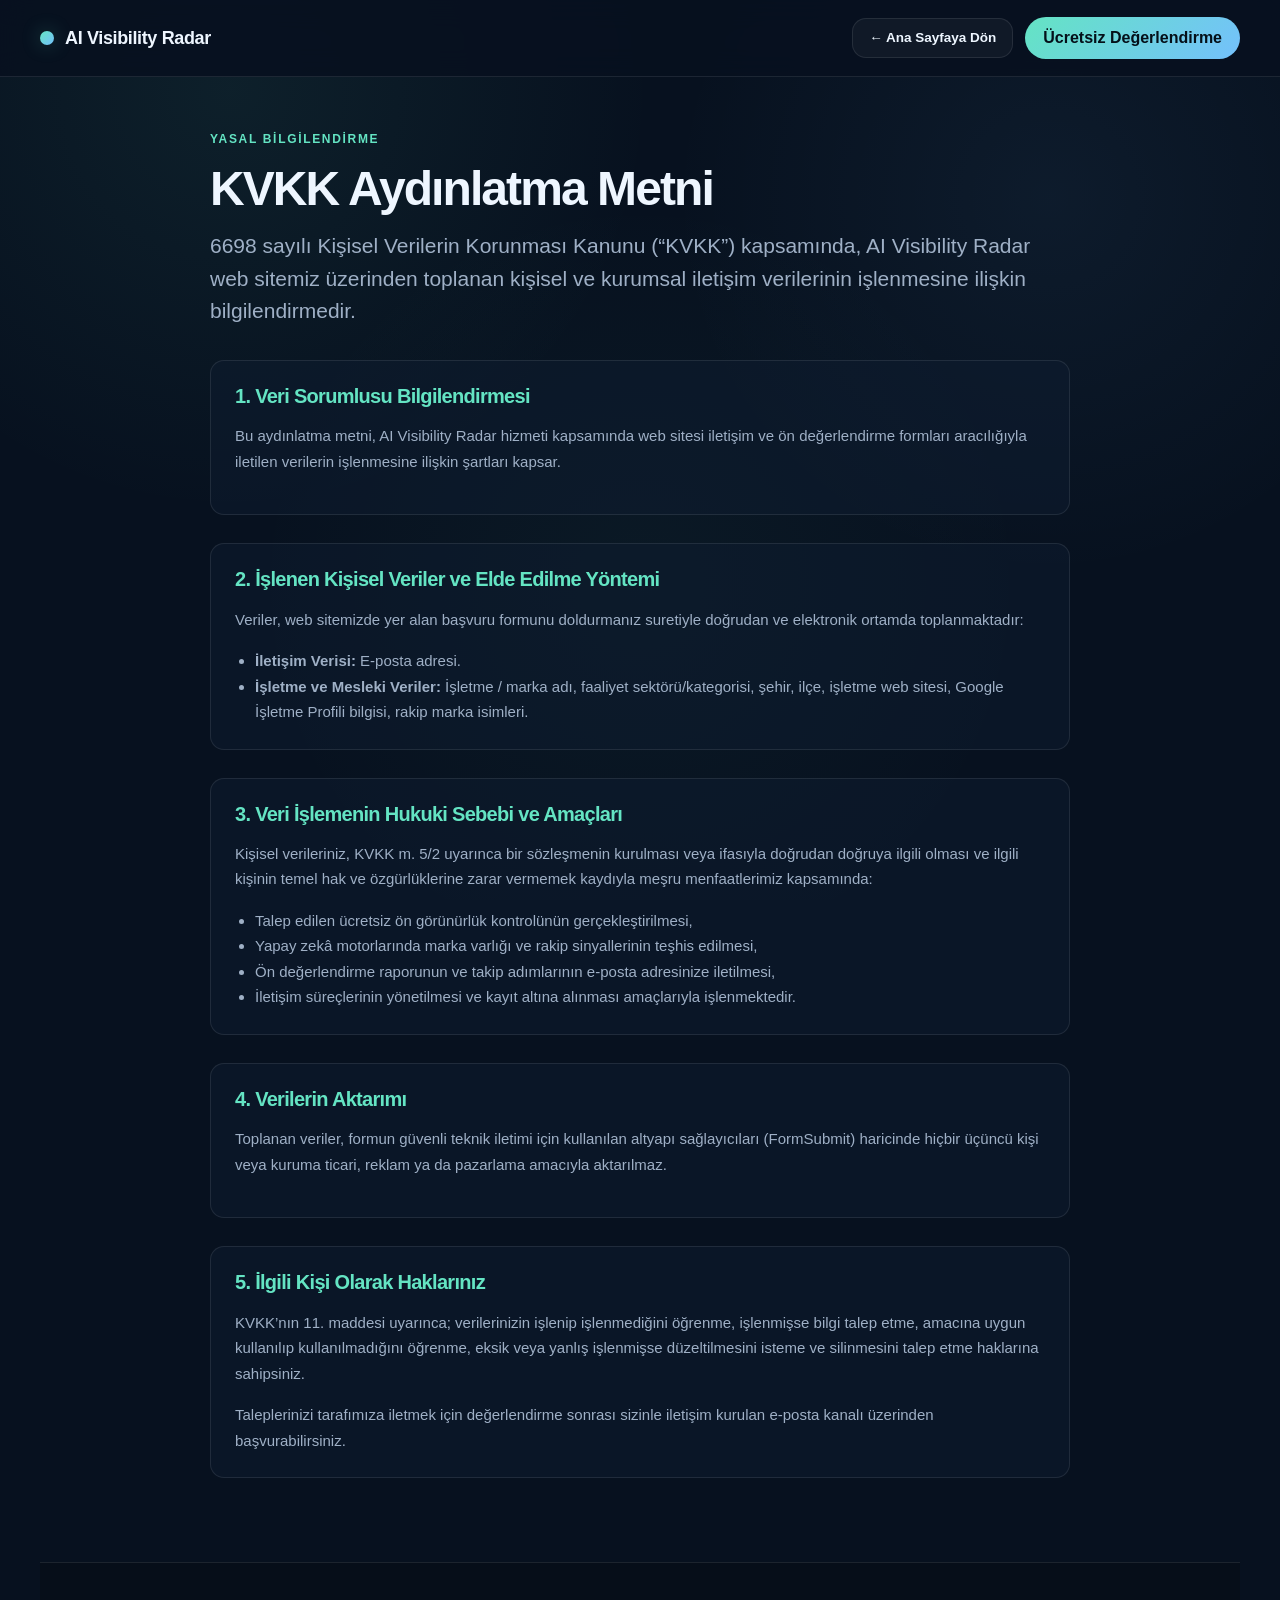
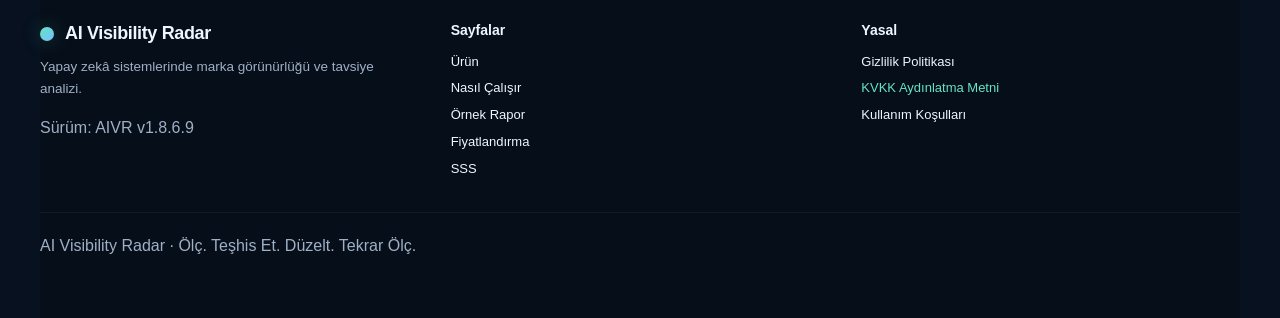
==== ai-visibility-radar/kvkk.html @ fb823659 "Finalize AIVR public B2B landing page, truthful conversion funnel, and legal trust pages" ====
<!doctype html>
<!-- PUBLIC_PRODUCT_VERSION=1.8.6.9 PRODUCT_CAPABILITY_SYNC_DATE=2026-09-19 -->
<html lang="tr">
<head>
  <meta charset="utf-8" />
  <meta name="viewport" content="width=device-width, initial-scale=1" />
  <meta name="description" content="AI Visibility Radar KVKK Aydınlatma Metni. Kişisel verilerin işlenme amaçları, yöntemleri ve haklarınız." />
  <meta name="theme-color" content="#07111f" />
  <title>KVKK Aydınlatma Metni — AI Visibility Radar</title>
  <link rel="canonical" href="https://nedim-ucarsu.github.io/tubeforge-pages/ai-visibility-radar/kvkk.html" />
  <link rel="stylesheet" href="./styles.css?v=20260919-final" />
</head>
<body>
  <a href="#main-content" class="skip-link">İçeriğe Atla</a>

  <header class="header-wrapper">
    <div class="shell nav">
      <a class="brand" href="./index.html" aria-label="AI Visibility Radar Ana Sayfa">
        <span class="brand-mark" aria-hidden="true"></span>
        <span>AI Visibility Radar</span>
      </a>
      <div style="display: flex; gap: 12px; align-items: center;">
        <a class="button secondary" style="min-height: 40px; padding: 0 16px; font-size: 13.5px;" href="./index.html">← Ana Sayfaya Dön</a>
        <a class="nav-cta" href="./index.html#free-check">Ücretsiz Değerlendirme</a>
      </div>
    </div>
  </header>

  <main id="main-content" class="shell" style="padding-top: 48px; padding-bottom: 84px; max-width: 860px;">
    <div class="eyebrow">YASAL BİLGİLENDİRME</div>
    <h1 style="font-size: clamp(32px, 4vw, 48px); margin: 8px 0 16px;">KVKK Aydınlatma Metni</h1>
    <p class="lead-text" style="margin-bottom: 32px; color: var(--text-muted);">
      6698 sayılı Kişisel Verilerin Korunması Kanunu (“KVKK”) kapsamında, AI Visibility Radar web sitemiz üzerinden toplanan kişisel ve kurumsal iletişim verilerinin işlenmesine ilişkin bilgilendirmedir.
    </p>

    <div style="display: grid; gap: 28px; line-height: 1.7; font-size: 15px; color: var(--text);">
      <section style="background: rgba(15, 29, 49, 0.5); border: 1px solid var(--border); border-radius: var(--radius-md); padding: 24px;">
        <h2 style="font-size: 20px; margin-top: 0; color: var(--accent);">1. Veri Sorumlusu Bilgilendirmesi</h2>
        <p>
          Bu aydınlatma metni, AI Visibility Radar hizmeti kapsamında web sitesi iletişim ve ön değerlendirme formları aracılığıyla iletilen verilerin işlenmesine ilişkin şartları kapsar.
        </p>
      </section>

      <section style="background: rgba(15, 29, 49, 0.5); border: 1px solid var(--border); border-radius: var(--radius-md); padding: 24px;">
        <h2 style="font-size: 20px; margin-top: 0; color: var(--accent);">2. İşlenen Kişisel Veriler ve Elde Edilme Yöntemi</h2>
        <p>
          Veriler, web sitemizde yer alan başvuru formunu doldurmanız suretiyle doğrudan ve elektronik ortamda toplanmaktadır:
        </p>
        <ul style="margin: 0; padding-left: 20px; color: var(--text-muted);">
          <li><strong>İletişim Verisi:</strong> E-posta adresi.</li>
          <li><strong>İşletme ve Mesleki Veriler:</strong> İşletme / marka adı, faaliyet sektörü/kategorisi, şehir, ilçe, işletme web sitesi, Google İşletme Profili bilgisi, rakip marka isimleri.</li>
        </ul>
      </section>

      <section style="background: rgba(15, 29, 49, 0.5); border: 1px solid var(--border); border-radius: var(--radius-md); padding: 24px;">
        <h2 style="font-size: 20px; margin-top: 0; color: var(--accent);">3. Veri İşlemenin Hukuki Sebebi ve Amaçları</h2>
        <p>
          Kişisel verileriniz, KVKK m. 5/2 uyarınca bir sözleşmenin kurulması veya ifasıyla doğrudan doğruya ilgili olması ve ilgili kişinin temel hak ve özgürlüklerine zarar vermemek kaydıyla meşru menfaatlerimiz kapsamında:
        </p>
        <ul style="margin: 0; padding-left: 20px; color: var(--text-muted);">
          <li>Talep edilen ücretsiz ön görünürlük kontrolünün gerçekleştirilmesi,</li>
          <li>Yapay zekâ motorlarında marka varlığı ve rakip sinyallerinin teşhis edilmesi,</li>
          <li>Ön değerlendirme raporunun ve takip adımlarının e-posta adresinize iletilmesi,</li>
          <li>İletişim süreçlerinin yönetilmesi ve kayıt altına alınması amaçlarıyla işlenmektedir.</li>
        </ul>
      </section>

      <section style="background: rgba(15, 29, 49, 0.5); border: 1px solid var(--border); border-radius: var(--radius-md); padding: 24px;">
        <h2 style="font-size: 20px; margin-top: 0; color: var(--accent);">4. Verilerin Aktarımı</h2>
        <p>
          Toplanan veriler, formun güvenli teknik iletimi için kullanılan altyapı sağlayıcıları (FormSubmit) haricinde hiçbir üçüncü kişi veya kuruma ticari, reklam ya da pazarlama amacıyla aktarılmaz.
        </p>
      </section>

      <section style="background: rgba(15, 29, 49, 0.5); border: 1px solid var(--border); border-radius: var(--radius-md); padding: 24px;">
        <h2 style="font-size: 20px; margin-top: 0; color: var(--accent);">5. İlgili Kişi Olarak Haklarınız</h2>
        <p>
          KVKK’nın 11. maddesi uyarınca; verilerinizin işlenip işlenmediğini öğrenme, işlenmişse bilgi talep etme, amacına uygun kullanılıp kullanılmadığını öğrenme, eksik veya yanlış işlenmişse düzeltilmesini isteme ve silinmesini talep etme haklarına sahipsiniz.
        </p>
        <p style="margin-bottom: 0; color: var(--text-muted);">
          Taleplerinizi tarafımıza iletmek için değerlendirme sonrası sizinle iletişim kurulan e-posta kanalı üzerinden başvurabilirsiniz.
        </p>
      </section>
    </div>
  </main>

  <footer class="footer shell">
    <div class="footer-grid" style="display: grid; grid-template-columns: repeat(auto-fit, minmax(200px, 1fr)); gap: 32px; margin-bottom: 32px;">
      <div>
        <div class="brand" style="margin-bottom: 8px;">
          <span class="brand-mark" aria-hidden="true"></span>
          <span>AI Visibility Radar</span>
        </div>
        <p style="font-size: 13.5px; color: var(--text-muted);">Yapay zekâ sistemlerinde marka görünürlüğü ve tavsiye analizi.</p>
        <p class="fine" style="margin-top: 8px;">Sürüm: AIVR v1.8.6.9</p>
      </div>
      <div>
        <strong style="color: var(--text); font-size: 14px; display: block; margin-bottom: 10px;">Sayfalar</strong>
        <div style="display: grid; gap: 6px; font-size: 13px;">
          <a href="./index.html#what">Ürün</a>
          <a href="./index.html#how">Nasıl Çalışır</a>
          <a href="./sample-report.html">Örnek Rapor</a>
          <a href="./index.html#pricing">Fiyatlandırma</a>
          <a href="./index.html#faq">SSS</a>
        </div>
      </div>
      <div>
        <strong style="color: var(--text); font-size: 14px; display: block; margin-bottom: 10px;">Yasal</strong>
        <div style="display: grid; gap: 6px; font-size: 13px;">
          <a href="./privacy.html">Gizlilik Politikası</a>
          <a href="./kvkk.html" style="color: var(--accent);">KVKK Aydınlatma Metni</a>
          <a href="./terms.html">Kullanım Koşulları</a>
        </div>
      </div>
    </div>
    <p class="fine" style="border-top: 1px solid var(--border-subtle); padding-top: 20px;">
      AI Visibility Radar · Ölç. Teşhis Et. Düzelt. Tekrar Ölç.
    </p>
  </footer>
</body>
</html>
---- ai-visibility-radar/styles.css ----
/* ============================================================
   AI VISIBILITY RADAR — DESIGN TOKENS & UI/UX V2
   Public Product Version: 1.8.6.9
   ============================================================ */

:root {
  /* Color Tokens */
  --bg: #07111f;
  --bg-subtle: #091526;
  --surface: #0b1728;
  --surface-raised: #0f1d31;
  --surface-card: rgba(15, 29, 49, 0.72);
  --surface-hover: rgba(255, 255, 255, 0.04);
  --surface-active: rgba(100, 228, 195, 0.08);

  --text: #eef6ff;
  --text-muted: #9fb0c6;
  --text-subtle: #718198;

  --border: rgba(255, 255, 255, 0.09);
  --border-subtle: rgba(255, 255, 255, 0.05);
  --border-strong: rgba(255, 255, 255, 0.18);
  --border-focus: #64e4c3;

  --accent: #64e4c3;
  --accent-cyan: #74c0fc;
  --accent-gradient: linear-gradient(135deg, #64e4c3 0%, #74c0fc 100%);
  --accent-glow: rgba(100, 228, 195, 0.28);

  --status-ready: #51cf66;
  --status-ready-bg: rgba(81, 207, 102, 0.12);
  --status-ready-border: rgba(81, 207, 102, 0.35);

  --status-pending: #ffd166;
  --status-pending-bg: rgba(255, 209, 102, 0.12);
  --status-pending-border: rgba(255, 209, 102, 0.35);

  --status-error: #ff6b6b;
  --status-error-bg: rgba(255, 107, 107, 0.12);
  --status-error-border: rgba(255, 107, 107, 0.35);

  /* Spacing & Layout Tokens */
  --max-width: 1200px;
  --shell-pad: 24px;
  --radius-sm: 8px;
  --radius-md: 14px;
  --radius-lg: 20px;
  --radius-xl: 26px;
  --radius-full: 9999px;

  /* Shadows */
  --shadow-sm: 0 4px 12px rgba(0, 0, 0, 0.2);
  --shadow-md: 0 12px 32px rgba(0, 0, 0, 0.3);
  --shadow-lg: 0 24px 60px rgba(0, 0, 0, 0.45);
  --shadow-glow: 0 0 36px rgba(100, 228, 195, 0.22);

  /* Transitions */
  --transition-fast: 150ms cubic-bezier(0.4, 0, 0.2, 1);
  --transition-normal: 240ms cubic-bezier(0.4, 0, 0.2, 1);
  --transition-slow: 360ms cubic-bezier(0.4, 0, 0.2, 1);
}

/* ------------------------------------------------------------
   Base Resets & Accessibility
   ------------------------------------------------------------ */
*, *::before, *::after {
  box-sizing: border-box;
}

html {
  scroll-behavior: smooth;
  scroll-padding-top: 86px;
  color-scheme: dark;
}

body {
  margin: 0;
  font-family: -apple-system, BlinkMacSystemFont, "Segoe UI", Roboto, "Helvetica Neue", Arial, sans-serif;
  background-color: var(--bg);
  background-image:
    radial-gradient(circle at 18% 10%, rgba(100, 228, 195, 0.07), transparent 32%),
    radial-gradient(circle at 82% 22%, rgba(116, 192, 252, 0.06), transparent 30%),
    radial-gradient(circle at 50% 65%, rgba(100, 228, 195, 0.04), transparent 45%);
  background-attachment: fixed;
  color: var(--text);
  line-height: 1.6;
  font-size: 16px;
  -webkit-font-smoothing: antialiased;
  -moz-osx-font-smoothing: grayscale;
  overflow-x: clip;
}

a {
  color: inherit;
  text-decoration: none;
  transition: color var(--transition-fast);
}

img, svg {
  display: block;
  max-width: 100%;
}

button, input, select, textarea {
  font: inherit;
}

:focus-visible {
  outline: 2px solid var(--border-focus);
  outline-offset: 3px;
}

/* Skip link for keyboard navigation */
.skip-link {
  position: absolute;
  top: -60px;
  left: 20px;
  background: var(--accent);
  color: #041019;
  padding: 10px 18px;
  border-radius: var(--radius-sm);
  font-weight: 700;
  z-index: 9999;
  transition: top var(--transition-fast);
}
.skip-link:focus {
  top: 16px;
}

/* ------------------------------------------------------------
   Layout Shell
   ------------------------------------------------------------ */
.shell {
  width: min(var(--max-width), calc(100% - (var(--shell-pad) * 2)));
  margin-inline: auto;
}

.section {
  padding: 92px 0;
  position: relative;
}

.section-dark {
  background: rgba(255, 255, 255, 0.016);
  border-block: 1px solid var(--border-subtle);
}

.section-heading {
  max-width: 800px;
  margin: 0 auto 48px;
  text-align: center;
}

.section-heading.left {
  text-align: left;
  margin: 0;
}

.eyebrow, .kicker {
  display: inline-block;
  color: var(--accent);
  text-transform: uppercase;
  letter-spacing: 0.14em;
  font-size: 12px;
  font-weight: 800;
  margin-bottom: 8px;
}

h1, h2, h3, h4 {
  color: var(--text);
  font-weight: 800;
  line-height: 1.12;
  margin: 0 0 16px;
}

h1 {
  font-size: clamp(38px, 5.2vw, 68px);
  letter-spacing: -0.04em;
  line-height: 1.02;
}

h2 {
  font-size: clamp(30px, 3.8vw, 48px);
  letter-spacing: -0.035em;
}

h3 {
  font-size: clamp(20px, 2.2vw, 26px);
  letter-spacing: -0.02em;
}

p {
  margin: 0 0 16px;
  color: var(--text-muted);
}

.lead-text {
  font-size: clamp(17px, 1.8vw, 21px);
  line-height: 1.55;
  color: var(--text-muted);
}

.illustrative {
  font-size: 12.5px;
  color: var(--text-subtle);
  margin-top: 14px;
}
.illustrative.center {
  text-align: center;
}

/* ------------------------------------------------------------
   Header & Mobile Navigation
   ------------------------------------------------------------ */
.header-wrapper {
  position: sticky;
  top: 0;
  z-index: 1000;
  background: rgba(7, 17, 31, 0.88);
  backdrop-filter: blur(14px);
  -webkit-backdrop-filter: blur(14px);
  border-bottom: 1px solid var(--border);
}

.nav {
  height: 76px;
  display: flex;
  align-items: center;
  justify-content: space-between;
  gap: 20px;
}

.brand {
  display: flex;
  align-items: center;
  gap: 11px;
  font-weight: 850;
  font-size: 18px;
  letter-spacing: -0.02em;
  color: var(--text);
}

.brand-mark {
  width: 14px;
  height: 14px;
  border-radius: 50%;
  background: var(--accent-gradient);
  box-shadow: 0 0 20px var(--accent-glow);
  flex-shrink: 0;
}

.nav-links {
  display: flex;
  align-items: center;
  gap: 24px;
  font-size: 14px;
  font-weight: 550;
  color: var(--text-muted);
}

.nav-links a {
  padding: 8px 4px;
  transition: color var(--transition-fast);
}

.nav-links a:hover, .nav-links a:focus-visible {
  color: var(--text);
}

.nav-cta {
  color: #041019 !important;
  background: var(--accent-gradient);
  padding: 8px 18px !important;
  border-radius: var(--radius-full);
  font-weight: 750;
  transition: transform var(--transition-fast), box-shadow var(--transition-fast) !important;
}

.nav-cta:hover {
  transform: translateY(-1px);
  box-shadow: 0 4px 16px rgba(100, 228, 195, 0.35);
}

/* Hamburger toggle button (hidden on desktop) */
.nav-toggle {
  display: none;
  background: transparent;
  border: 1px solid var(--border);
  border-radius: var(--radius-sm);
  color: var(--text);
  width: 44px;
  height: 44px;
  padding: 10px;
  cursor: pointer;
  align-items: center;
  justify-content: center;
  flex-direction: column;
  gap: 5px;
  transition: background var(--transition-fast), border-color var(--transition-fast);
}

.nav-toggle:hover {
  background: var(--surface-hover);
  border-color: var(--border-strong);
}

.nav-toggle span {
  display: block;
  width: 22px;
  height: 2px;
  background: var(--text);
  border-radius: 2px;
  transition: transform var(--transition-normal), opacity var(--transition-normal);
}

.nav-toggle[aria-expanded="true"] span:nth-child(1) {
  transform: translateY(7px) rotate(45deg);
}
.nav-toggle[aria-expanded="true"] span:nth-child(2) {
  opacity: 0;
}
.nav-toggle[aria-expanded="true"] span:nth-child(3) {
  transform: translateY(-7px) rotate(-45deg);
}

/* ------------------------------------------------------------
   Buttons & Badges
   ------------------------------------------------------------ */
.button {
  display: inline-flex;
  align-items: center;
  justify-content: center;
  min-height: 48px;
  padding: 0 24px;
  border-radius: var(--radius-md);
  font-weight: 750;
  font-size: 15px;
  border: 1px solid transparent;
  cursor: pointer;
  transition: transform var(--transition-fast), box-shadow var(--transition-fast), background var(--transition-fast);
  text-align: center;
}

.button:hover {
  transform: translateY(-1px);
}

.button:active {
  transform: translateY(0);
}

.button.primary {
  background: var(--accent-gradient);
  color: #041019;
  box-shadow: 0 4px 18px rgba(100, 228, 195, 0.28);
}

.button.primary:hover {
  box-shadow: 0 6px 24px rgba(100, 228, 195, 0.4);
}

.button.secondary {
  background: rgba(255, 255, 255, 0.04);
  color: var(--text);
  border-color: var(--border);
}

.button.secondary:hover {
  background: rgba(255, 255, 255, 0.08);
  border-color: var(--border-strong);
}

.button.full {
  width: 100%;
}

.badge {
  display: inline-flex;
  align-items: center;
  gap: 6px;
  padding: 4px 10px;
  border-radius: var(--radius-full);
  font-size: 11px;
  font-weight: 800;
  letter-spacing: 0.08em;
  text-transform: uppercase;
}

.badge-ready {
  background: var(--status-ready-bg);
  color: var(--status-ready);
  border: 1px solid var(--status-ready-border);
}

.badge-pending {
  background: var(--status-pending-bg);
  color: var(--status-pending);
  border: 1px solid var(--status-pending-border);
}

.badge-demo {
  background: rgba(100, 228, 195, 0.1);
  color: var(--accent);
  border: 1px solid rgba(100, 228, 195, 0.3);
}

.badge-version {
  background: rgba(255, 255, 255, 0.06);
  color: var(--text-muted);
  border: 1px solid var(--border);
}

/* ------------------------------------------------------------
   Hero Section V2
   ------------------------------------------------------------ */
.hero {
  padding: 68px 0 74px;
}

.hero-split {
  display: grid;
  grid-template-columns: 1.05fr 0.95fr;
  gap: 48px;
  align-items: center;
}

.hero-message {
  min-width: 0;
}

.hero-message h1 {
  margin: 14px 0 20px;
}

.hero-message .hero-copy {
  font-size: clamp(17px, 1.8vw, 21px);
  line-height: 1.55;
  color: var(--text-muted);
  max-width: 580px;
  margin-bottom: 28px;
}

.hero-actions {
  display: flex;
  gap: 14px;
  flex-wrap: wrap;
  align-items: center;
  margin-bottom: 24px;
}

.hero-engines {
  display: flex;
  align-items: center;
  gap: 8px;
  flex-wrap: wrap;
  margin-top: 18px;
}

.hero-engines span {
  font-size: 12px;
  font-weight: 600;
  color: var(--text-muted);
  background: rgba(255, 255, 255, 0.03);
  border: 1px solid var(--border-subtle);
  padding: 4px 11px;
  border-radius: var(--radius-full);
}

.hero-engines span.label {
  border: none;
  background: none;
  padding: 0;
  color: var(--text-subtle);
  margin-right: 4px;
}

/* Hero Static UI Mockup */
.hero-mockup-card {
  background: linear-gradient(180deg, var(--surface-raised) 0%, var(--surface) 100%);
  border: 1px solid var(--border-strong);
  border-radius: var(--radius-xl);
  box-shadow: var(--shadow-lg), 0 0 40px rgba(100, 228, 195, 0.08);
  overflow: hidden;
  position: relative;
}

.mockup-header {
  display: flex;
  align-items: center;
  justify-content: space-between;
  padding: 14px 20px;
  background: rgba(0, 0, 0, 0.25);
  border-bottom: 1px solid var(--border);
}

.mockup-dots {
  display: flex;
  gap: 7px;
}
.mockup-dots span {
  width: 10px;
  height: 10px;
  border-radius: 50%;
  background: rgba(255, 255, 255, 0.2);
}
.mockup-dots span:nth-child(1) { background: #ff5f56; }
.mockup-dots span:nth-child(2) { background: #ffbd2e; }
.mockup-dots span:nth-child(3) { background: #27c93f; }

.mockup-title {
  font-size: 12px;
  font-weight: 700;
  color: var(--text-muted);
  letter-spacing: 0.05em;
}

.mockup-body {
  padding: 24px;
  display: grid;
  gap: 18px;
}

.mockup-business-row {
  display: flex;
  align-items: center;
  justify-content: space-between;
  gap: 12px;
  padding-bottom: 14px;
  border-bottom: 1px solid var(--border-subtle);
}

.mockup-biz-info strong {
  display: block;
  font-size: 17px;
  color: var(--text);
}
.mockup-biz-info span {
  font-size: 12px;
  color: var(--text-muted);
}

.mockup-metrics-grid {
  display: grid;
  grid-template-columns: repeat(2, 1fr);
  gap: 12px;
}

.mockup-metric-tile {
  background: rgba(255, 255, 255, 0.025);
  border: 1px solid var(--border-subtle);
  border-radius: var(--radius-md);
  padding: 14px 16px;
  display: grid;
  gap: 4px;
}

.mockup-metric-tile span {
  font-size: 11.5px;
  color: var(--text-muted);
  text-transform: uppercase;
  letter-spacing: 0.06em;
}
.mockup-metric-tile strong {
  font-size: 26px;
  color: var(--text);
  line-height: 1.1;
}
.mockup-metric-tile small {
  font-size: 11.5px;
  color: var(--text-subtle);
}

.mockup-status-strip {
  display: flex;
  align-items: center;
  justify-content: space-between;
  gap: 10px;
  padding: 12px 16px;
  border-radius: var(--radius-md);
  background: rgba(100, 228, 195, 0.06);
  border: 1px solid rgba(100, 228, 195, 0.2);
  font-size: 13px;
}
.mockup-status-strip b {
  color: var(--accent);
}

/* ------------------------------------------------------------
   Interactive Client-Side Product Demo (3 Tabs)
   ------------------------------------------------------------ */
.demo-section-wrapper {
  background: linear-gradient(180deg, var(--surface-card) 0%, rgba(7, 17, 31, 0.9) 100%);
  border: 1px solid var(--border-strong);
  border-radius: var(--radius-xl);
  box-shadow: var(--shadow-md);
  overflow: hidden;
  margin-top: 36px;
}

.demo-tabs-bar {
  display: flex;
  align-items: center;
  justify-content: space-between;
  padding: 14px 24px;
  background: rgba(0, 0, 0, 0.3);
  border-bottom: 1px solid var(--border);
  flex-wrap: wrap;
  gap: 14px;
}

.demo-tabs-nav {
  display: inline-flex;
  background: rgba(255, 255, 255, 0.04);
  border: 1px solid var(--border);
  border-radius: var(--radius-full);
  padding: 4px;
  gap: 4px;
}

.demo-tab {
  background: transparent;
  border: none;
  color: var(--text-muted);
  padding: 8px 18px;
  font-size: 13px;
  font-weight: 750;
  letter-spacing: 0.04em;
  border-radius: var(--radius-full);
  cursor: pointer;
  transition: all var(--transition-fast);
}

.demo-tab:hover {
  color: var(--text);
  background: rgba(255, 255, 255, 0.05);
}

.demo-tab[aria-selected="true"] {
  background: var(--accent-gradient);
  color: #041019;
  box-shadow: 0 2px 10px rgba(100, 228, 195, 0.3);
}

.demo-disclaimer-pill {
  font-size: 11.5px;
  color: var(--text-subtle);
  background: rgba(255, 255, 255, 0.025);
  border: 1px solid var(--border-subtle);
  padding: 4px 12px;
  border-radius: var(--radius-full);
}

.demo-panel {
  display: none;
  padding: 32px;
  animation: fadeIn var(--transition-fast) ease-out;
}

.demo-panel.active {
  display: block;
}

@keyframes fadeIn {
  from { opacity: 0; transform: translateY(6px); }
  to { opacity: 1; transform: translateY(0); }
}

.demo-grid {
  display: grid;
  grid-template-columns: 1fr 1fr;
  gap: 24px;
}

.demo-box {
  background: rgba(255, 255, 255, 0.02);
  border: 1px solid var(--border);
  border-radius: var(--radius-lg);
  padding: 22px;
}

.demo-box h4 {
  font-size: 15px;
  text-transform: uppercase;
  letter-spacing: 0.08em;
  color: var(--accent);
  margin-bottom: 14px;
  display: flex;
  align-items: center;
  justify-content: space-between;
}

.demo-field-list {
  display: grid;
  gap: 10px;
}

.demo-field-row {
  display: flex;
  justify-content: space-between;
  align-items: center;
  padding: 8px 12px;
  background: rgba(0, 0, 0, 0.2);
  border-radius: var(--radius-sm);
  font-size: 13px;
}

.demo-field-row span {
  color: var(--text-muted);
}
.demo-field-row strong {
  color: var(--text);
}

.demo-callout {
  margin-top: 18px;
  padding: 14px 18px;
  border-radius: var(--radius-md);
  font-size: 13.5px;
  line-height: 1.5;
}

.demo-callout.info {
  background: rgba(116, 192, 252, 0.08);
  border: 1px solid rgba(116, 192, 252, 0.25);
  color: #cbe7ff;
}

.demo-callout.warning {
  background: rgba(255, 209, 102, 0.08);
  border: 1px solid rgba(255, 209, 102, 0.25);
  color: #ffe6a3;
}

.demo-callout.success {
  background: rgba(81, 207, 102, 0.08);
  border: 1px solid rgba(81, 207, 102, 0.25);
  color: #bbf3c6;
}

/* ------------------------------------------------------------
   Evidence Intelligence Pipeline
   ------------------------------------------------------------ */
.pipeline-flow {
  display: grid;
  grid-template-columns: repeat(4, 1fr);
  gap: 16px;
  margin: 40px 0;
  position: relative;
}

.pipeline-card {
  background: var(--surface-card);
  border: 1px solid var(--border);
  border-radius: var(--radius-lg);
  padding: 24px;
  position: relative;
  display: flex;
  flex-direction: column;
}

.pipeline-step-num {
  font-size: 11px;
  font-weight: 850;
  color: var(--accent);
  letter-spacing: 0.12em;
  margin-bottom: 12px;
}

.pipeline-card h3 {
  font-size: 18px;
  margin-bottom: 10px;
}

.pipeline-card p {
  font-size: 13.5px;
  margin-bottom: 0;
}

.evidence-policy-card {
  background: linear-gradient(135deg, rgba(15, 29, 49, 0.95), rgba(7, 17, 31, 0.95));
  border: 1px solid rgba(255, 209, 102, 0.35);
  border-radius: var(--radius-xl);
  padding: 32px 38px;
  margin-top: 36px;
  display: grid;
  grid-template-columns: auto 1fr;
  gap: 24px;
  align-items: center;
}

.policy-icon {
  width: 52px;
  height: 52px;
  border-radius: 50%;
  background: rgba(255, 209, 102, 0.12);
  color: var(--status-pending);
  display: grid;
  place-items: center;
  font-size: 24px;
  font-weight: 900;
  flex-shrink: 0;
}

.evidence-policy-card h4 {
  font-size: 20px;
  color: #ffe6a3;
  margin-bottom: 6px;
}

.evidence-policy-card p {
  font-size: 14.5px;
  margin: 0;
  color: var(--text-muted);
}

/* ------------------------------------------------------------
   Report Center Showcase
   ------------------------------------------------------------ */
.report-center-grid {
  display: grid;
  grid-template-columns: 1fr 1fr;
  gap: 24px;
  margin-top: 38px;
}

.report-card {
  background: var(--surface-card);
  border: 1px solid var(--border);
  border-radius: var(--radius-xl);
  padding: 26px;
  display: grid;
  gap: 18px;
  transition: border-color var(--transition-fast), transform var(--transition-fast);
}

.report-card:hover {
  border-color: var(--border-strong);
  transform: translateY(-2px);
}

.report-card-top {
  display: flex;
  align-items: flex-start;
  justify-content: space-between;
  gap: 14px;
}

.report-card-top h3 {
  font-size: 19px;
  margin: 0 0 4px;
}

.report-card-meta {
  font-size: 12px;
  color: var(--text-subtle);
}

.report-card-body {
  font-size: 13.5px;
  color: var(--text-muted);
  line-height: 1.5;
  background: rgba(0, 0, 0, 0.18);
  border-radius: var(--radius-md);
  padding: 14px;
}

.report-card-footer {
  display: flex;
  align-items: center;
  justify-content: space-between;
  border-top: 1px solid var(--border-subtle);
  padding-top: 14px;
  font-size: 12.5px;
}

.report-card-exports {
  display: flex;
  gap: 6px;
}

.export-chip {
  font-size: 11px;
  font-weight: 750;
  padding: 2px 8px;
  border-radius: var(--radius-sm);
  background: rgba(255, 255, 255, 0.05);
  border: 1px solid var(--border-subtle);
  color: var(--text-muted);
}

/* ------------------------------------------------------------
   Exports Capabilities Section
   ------------------------------------------------------------ */
.exports-grid {
  display: grid;
  grid-template-columns: repeat(4, 1fr);
  gap: 18px;
  margin-top: 36px;
}

.export-card {
  background: var(--surface-card);
  border: 1px solid var(--border);
  border-radius: var(--radius-lg);
  padding: 24px;
  display: grid;
  gap: 12px;
}

.export-tag {
  display: inline-block;
  font-size: 12px;
  font-weight: 850;
  letter-spacing: 0.08em;
  color: var(--accent);
  background: rgba(100, 228, 195, 0.08);
  border: 1px solid rgba(100, 228, 195, 0.25);
  padding: 4px 10px;
  border-radius: var(--radius-sm);
  width: fit-content;
}

.export-card h3 {
  font-size: 18px;
  margin: 0;
}

.export-card p {
  font-size: 13.5px;
  margin: 0;
}

/* ------------------------------------------------------------
   Before / After Proof
   ------------------------------------------------------------ */
.proof-table {
  max-width: 900px;
  margin: 0 auto;
  border: 1px solid var(--border);
  border-radius: var(--radius-lg);
  overflow: hidden;
  background: var(--surface-card);
}

.proof-row {
  display: grid;
  grid-template-columns: 1.5fr 0.8fr 0.8fr 0.9fr;
  gap: 16px;
  padding: 16px 22px;
  border-bottom: 1px solid var(--border-subtle);
  align-items: center;
  font-size: 14.5px;
}

.proof-row:last-child {
  border-bottom: none;
}

.proof-row span {
  color: var(--text-muted);
}

.proof-row b {
  color: var(--text);
  font-weight: 700;
}

.proof-row em {
  font-style: normal;
  color: var(--accent);
  font-weight: 800;
}

.proof-head {
  background: rgba(255, 255, 255, 0.035);
  font-size: 12px;
  text-transform: uppercase;
  letter-spacing: 0.08em;
  font-weight: 800;
}

.proof-head span {
  color: var(--text);
}

.visual-story {
  margin: 36px auto 0;
  border: 1px solid var(--border);
  border-radius: var(--radius-xl);
  overflow: hidden;
  background: var(--surface);
  box-shadow: var(--shadow-md);
}

.visual-story img {
  width: 100%;
  height: auto;
}

.visual-story figcaption {
  padding: 15px 20px;
  color: var(--text-muted);
  font-size: 13.5px;
  border-top: 1px solid var(--border-subtle);
  background: rgba(0, 0, 0, 0.15);
}

/* ------------------------------------------------------------
   Pricing Grid
   ------------------------------------------------------------ */
.pricing-grid {
  display: grid;
  grid-template-columns: repeat(3, 1fr);
  gap: 20px;
  margin-top: 36px;
}

.price-card {
  background: var(--surface-card);
  border: 1px solid var(--border);
  border-radius: var(--radius-xl);
  padding: 32px 28px;
  position: relative;
  display: flex;
  flex-direction: column;
}

.price-card.featured {
  border-color: rgba(100, 228, 195, 0.45);
  background: linear-gradient(180deg, rgba(100, 228, 195, 0.06) 0%, var(--surface-card) 100%);
  box-shadow: 0 8px 32px rgba(100, 228, 195, 0.12);
}

.price-card .badge {
  position: absolute;
  top: 20px;
  right: 20px;
}

.price-name {
  font-size: 15px;
  font-weight: 750;
  color: var(--text-muted);
}

.price-amount {
  font-size: 40px;
  font-weight: 850;
  margin: 12px 0 18px;
  line-height: 1;
  color: var(--text);
}

.price-card ul {
  list-style: none;
  padding: 0;
  margin: 0 0 28px;
  display: grid;
  gap: 10px;
  font-size: 14px;
  color: var(--text-muted);
  flex-grow: 1;
}

.price-card li {
  display: flex;
  align-items: flex-start;
  gap: 10px;
}

.price-card li::before {
  content: "✓";
  color: var(--accent);
  font-weight: 800;
  flex-shrink: 0;
}

/* ------------------------------------------------------------
   Lead Intake Form (V1 Aligned)
   ------------------------------------------------------------ */
.lead-panel {
  display: grid;
  grid-template-columns: 0.95fr 1.05fr;
  gap: 52px;
  padding: 48px;
  border: 1px solid var(--border-strong);
  border-radius: var(--radius-xl);
  background: linear-gradient(135deg, rgba(100, 228, 195, 0.05), rgba(116, 192, 252, 0.03));
  box-shadow: var(--shadow-lg);
}

.lead-info-side h2 {
  margin-top: 10px;
}

.lead-points {
  display: grid;
  gap: 10px;
  margin-top: 24px;
  font-size: 14px;
  color: var(--text-muted);
}

.lead-points span {
  display: flex;
  align-items: center;
  gap: 8px;
}

.lead-points span strong {
  color: var(--accent);
}

.audit-form {
  display: grid;
  gap: 16px;
}

.audit-form .form-group {
  display: grid;
  gap: 6px;
}

.audit-form label {
  font-size: 13.5px;
  font-weight: 700;
  color: var(--text);
  display: flex;
  align-items: center;
  justify-content: space-between;
}

.audit-form label .opt {
  font-size: 12px;
  font-weight: 500;
  color: var(--text-subtle);
}

.audit-form label .req {
  color: var(--accent);
}

.audit-form input, .audit-form select {
  width: 100%;
  padding: 13px 16px;
  background: rgba(4, 14, 26, 0.65);
  border: 1px solid var(--border);
  border-radius: var(--radius-md);
  color: var(--text);
  font-size: 14px;
  transition: border-color var(--transition-fast), background var(--transition-fast);
}

.audit-form input:focus, .audit-form select:focus {
  border-color: var(--border-focus);
  background: rgba(4, 14, 26, 0.85);
  outline: none;
}

.form-row-2 {
  display: grid;
  grid-template-columns: 1fr 1fr;
  gap: 14px;
}

.consent-label {
  display: flex !important;
  align-items: flex-start !important;
  gap: 10px !important;
  font-size: 12.5px !important;
  font-weight: 500 !important;
  color: var(--text-muted) !important;
  line-height: 1.5;
  cursor: pointer;
}

.consent-label input[type="checkbox"] {
  width: 18px !important;
  height: 18px !important;
  margin-top: 2px !important;
  flex-shrink: 0;
  accent-color: var(--accent);
  cursor: pointer;
}

.form-status {
  font-size: 13.5px;
  color: var(--text-subtle);
  min-height: 20px;
  margin: 6px 0 0;
  line-height: 1.5;
  transition: all var(--transition-fast);
}

.form-status.status-sending {
  color: var(--accent);
  padding: 12px 16px;
  background: rgba(100, 228, 195, 0.08);
  border: 1px solid rgba(100, 228, 195, 0.25);
  border-radius: var(--radius-md);
}

.form-status.status-success {
  color: #bbf3c6;
  padding: 16px 18px;
  background: rgba(81, 207, 102, 0.12);
  border: 1px solid rgba(81, 207, 102, 0.35);
  border-radius: var(--radius-md);
}

.form-status.status-error {
  color: #ffc9c9;
  padding: 14px 18px;
  background: rgba(255, 107, 107, 0.12);
  border: 1px solid rgba(255, 107, 107, 0.35);
  border-radius: var(--radius-md);
}

/* ------------------------------------------------------------
   FAQ Accordion Section
   ------------------------------------------------------------ */
.faq-list {
  display: grid;
  gap: 14px;
  max-width: 920px;
  margin: 0 auto;
}

.faq-item {
  background: rgba(15, 29, 49, 0.55);
  border: 1px solid var(--border);
  border-radius: var(--radius-md);
  overflow: hidden;
  transition: border-color var(--transition-fast), background var(--transition-fast);
}

.faq-item:hover {
  border-color: var(--border-strong);
}

.faq-item[open] {
  background: rgba(15, 29, 49, 0.85);
  border-color: rgba(100, 228, 195, 0.35);
}

.faq-question {
  padding: 20px 24px;
  font-size: 16px;
  font-weight: 700;
  color: var(--text);
  cursor: pointer;
  list-style: none;
  display: flex;
  justify-content: space-between;
  align-items: center;
  gap: 16px;
  user-select: none;
  min-height: 44px;
}

.faq-question::-webkit-details-marker {
  display: none;
}

.faq-question::after {
  content: '+';
  font-size: 24px;
  font-weight: 400;
  color: var(--accent);
  flex-shrink: 0;
  transition: transform var(--transition-fast);
  line-height: 1;
}

.faq-item[open] .faq-question::after {
  content: '−';
  transform: rotate(180deg);
}

.faq-answer {
  padding: 0 24px 20px;
  font-size: 14.5px;
  line-height: 1.65;
  color: var(--text-muted);
  border-top: 1px solid var(--border-subtle);
  margin-top: 2px;
  padding-top: 14px;
}

.faq-answer p {
  margin: 0;
}

/* ------------------------------------------------------------
   Evidence Intelligence Visual Flow & States
   ------------------------------------------------------------ */
.evidence-flow-box {
  background: var(--surface-card);
  border: 1px solid var(--border);
  border-radius: var(--radius-xl);
  padding: 36px;
  margin: 32px 0 0;
}

.evidence-flow-steps {
  display: grid;
  grid-template-columns: repeat(4, 1fr);
  gap: 16px;
  margin-bottom: 28px;
}

.evidence-flow-step {
  background: rgba(255, 255, 255, 0.02);
  border: 1px solid var(--border-subtle);
  border-radius: var(--radius-md);
  padding: 18px 20px;
  position: relative;
}

.evidence-flow-step .step-tag {
  font-size: 11px;
  font-weight: 800;
  letter-spacing: 0.08em;
  color: var(--accent);
  display: block;
  margin-bottom: 6px;
}

.evidence-flow-step strong {
  display: block;
  font-size: 15px;
  color: var(--text);
  margin-bottom: 6px;
}

.evidence-flow-step p {
  margin: 0;
  font-size: 13px;
  color: var(--text-muted);
  line-height: 1.5;
}

.evidence-states-split {
  display: grid;
  grid-template-columns: 1fr 1fr;
  gap: 18px;
}

.evidence-state-box {
  padding: 20px 24px;
  border-radius: var(--radius-md);
  border: 1px solid var(--border);
}

.evidence-state-box.pending {
  background: rgba(255, 209, 102, 0.05);
  border-color: rgba(255, 209, 102, 0.3);
}

.evidence-state-box.ready {
  background: rgba(81, 207, 102, 0.05);
  border-color: rgba(81, 207, 102, 0.3);
}

.evidence-state-box .state-badge {
  font-size: 11.5px;
  font-weight: 700;
  padding: 4px 10px;
  border-radius: var(--radius-sm);
  display: inline-block;
  margin-bottom: 10px;
}

.evidence-state-box.pending .state-badge {
  background: rgba(255, 209, 102, 0.15);
  color: #ffe6a3;
}

.evidence-state-box.ready .state-badge {
  background: rgba(81, 207, 102, 0.15);
  color: #bbf3c6;
}

.evidence-state-box h4 {
  margin: 0 0 6px;
  font-size: 16px;
  color: var(--text);
}

.evidence-state-box p {
  margin: 0;
  font-size: 13.5px;
  color: var(--text-muted);
  line-height: 1.55;
}

/* ------------------------------------------------------------
   Sample Report V2 Specific Styles
   ------------------------------------------------------------ */
.report-header-box {
  background: var(--surface-card);
  border: 1px solid var(--border-strong);
  border-radius: var(--radius-xl);
  padding: 36px;
  margin-bottom: 36px;
}

.report-badge-bar {
  display: flex;
  align-items: center;
  justify-content: space-between;
  flex-wrap: wrap;
  gap: 12px;
  margin-bottom: 18px;
}

.export-toolbar {
  display: flex;
  align-items: center;
  gap: 8px;
  flex-wrap: wrap;
}

.export-btn {
  display: inline-flex;
  align-items: center;
  gap: 6px;
  background: rgba(255, 255, 255, 0.05);
  border: 1px solid var(--border);
  color: var(--text);
  padding: 7px 14px;
  border-radius: var(--radius-md);
  font-size: 12.5px;
  font-weight: 700;
  cursor: pointer;
  transition: all var(--transition-fast);
}

.export-btn:hover {
  background: rgba(255, 255, 255, 0.1);
  border-color: var(--border-strong);
}

.export-btn.disabled {
  opacity: 0.6;
  cursor: not-allowed;
}

/* ------------------------------------------------------------
   Professional Multi-Column Footer
   ------------------------------------------------------------ */
.footer {
  padding: 56px 0 44px;
  border-top: 1px solid var(--border);
  background: rgba(5, 12, 22, 0.6);
}

.footer-grid {
  display: grid;
  grid-template-columns: 2fr 1fr 1fr 1fr 1fr;
  gap: 36px;
  margin-bottom: 36px;
}

.footer-col h4 {
  font-size: 14px;
  font-weight: 700;
  color: var(--text);
  margin: 0 0 14px;
  letter-spacing: 0.02em;
}

.footer-col nav {
  display: grid;
  gap: 8px;
  font-size: 13.5px;
}

.footer-col a {
  color: var(--text-muted);
  transition: color var(--transition-fast);
}

.footer-col a:hover {
  color: var(--accent);
}

.footer-bottom {
  border-top: 1px solid var(--border-subtle);
  padding-top: 24px;
  display: flex;
  justify-content: space-between;
  align-items: center;
  flex-wrap: wrap;
  gap: 12px;
  font-size: 12.5px;
  color: var(--text-subtle);
}

/* ------------------------------------------------------------
   Responsive Media Queries
   ------------------------------------------------------------ */
@media (max-width: 980px) {
  .nav-toggle {
    display: flex;
  }

  .nav-links {
    position: fixed;
    top: 76px;
    left: 0;
    right: 0;
    background: rgba(7, 17, 31, 0.98);
    backdrop-filter: blur(20px);
    -webkit-backdrop-filter: blur(20px);
    border-bottom: 1px solid var(--border);
    flex-direction: column;
    padding: 28px 24px;
    gap: 18px;
    box-shadow: var(--shadow-lg);
    display: none;
    transform: translateY(-8px);
    opacity: 0;
    transition: transform var(--transition-normal), opacity var(--transition-normal);
  }

  .nav-links.open {
    display: flex;
    transform: translateY(0);
    opacity: 1;
  }

  .nav-links a {
    width: 100%;
    text-align: center;
    font-size: 16px;
    padding: 12px 0;
    min-height: 44px;
    display: flex;
    align-items: center;
    justify-content: center;
  }

  .nav-cta {
    width: 100%;
    text-align: center;
  }

  .hero-split {
    grid-template-columns: 1fr;
    gap: 36px;
  }

  .hero-message {
    text-align: center;
  }

  .hero-message .hero-copy {
    margin-inline: auto;
  }

  .hero-actions, .hero-engines {
    justify-content: center;
  }

  .pipeline-flow {
    grid-template-columns: 1fr 1fr;
  }

  .evidence-flow-steps {
    grid-template-columns: 1fr 1fr;
  }

  .evidence-states-split {
    grid-template-columns: 1fr;
  }

  .footer-grid {
    grid-template-columns: 1fr 1fr;
  }

  .footer-grid > div:first-child {
    grid-column: 1 / -1;
  }

  .report-center-grid {
    grid-template-columns: 1fr;
  }

  .exports-grid {
    grid-template-columns: 1fr 1fr;
  }

  .pricing-grid {
    grid-template-columns: 1fr 1fr;
  }

  .pricing-grid .price-card:last-child {
    grid-column: 1 / -1;
  }

  .lead-panel {
    grid-template-columns: 1fr;
    gap: 36px;
  }
}

@media (max-width: 640px) {
  :root {
    --shell-pad: 16px;
  }

  .section {
    padding: 64px 0;
  }

  .hero {
    padding: 44px 0 54px;
  }

  h1 {
    font-size: 32px;
    line-height: 1.25;
  }

  h2 {
    font-size: 25px;
    line-height: 1.3;
  }

  .hero-actions {
    flex-direction: column;
    width: 100%;
  }

  .hero-actions .button {
    width: 100%;
    text-align: center;
  }

  .demo-tabs-nav {
    display: flex;
    flex-wrap: wrap;
    width: 100%;
    border-radius: var(--radius-md);
  }

  .demo-tab {
    flex: 1 1 auto;
    text-align: center;
    padding: 10px 12px;
    min-height: 44px;
  }

  .demo-grid, .form-row-2, .pipeline-flow, .evidence-flow-steps, .exports-grid, .pricing-grid, .footer-grid {
    grid-template-columns: 1fr;
  }

  .pricing-grid .price-card:last-child {
    grid-column: auto;
  }

  .mockup-metrics-grid {
    grid-template-columns: 1fr;
  }

  .lead-panel {
    padding: 24px 18px;
  }

  .evidence-flow-box {
    padding: 24px 18px;
  }

  .evidence-policy-card {
    grid-template-columns: 1fr;
    padding: 24px;
    gap: 14px;
  }

  .proof-row {
    grid-template-columns: 1.4fr 0.8fr 0.8fr;
    font-size: 13px;
    padding: 12px 14px;
  }
  .proof-row > *:last-child {
    grid-column: 1 / -1;
    text-align: right;
  }

  .faq-question {
    padding: 16px 18px;
    font-size: 15px;
  }

  .faq-answer {
    padding: 0 18px 16px;
    font-size: 14px;
  }

  .footer-bottom {
    flex-direction: column;
    text-align: center;
    gap: 8px;
  }
}

@media (prefers-reduced-motion: reduce) {
  *, *::before, *::after {
    animation-duration: 0.01ms !important;
    animation-iteration-count: 1 !important;
    transition-duration: 0.01ms !important;
    scroll-behavior: auto !important;
  }
}
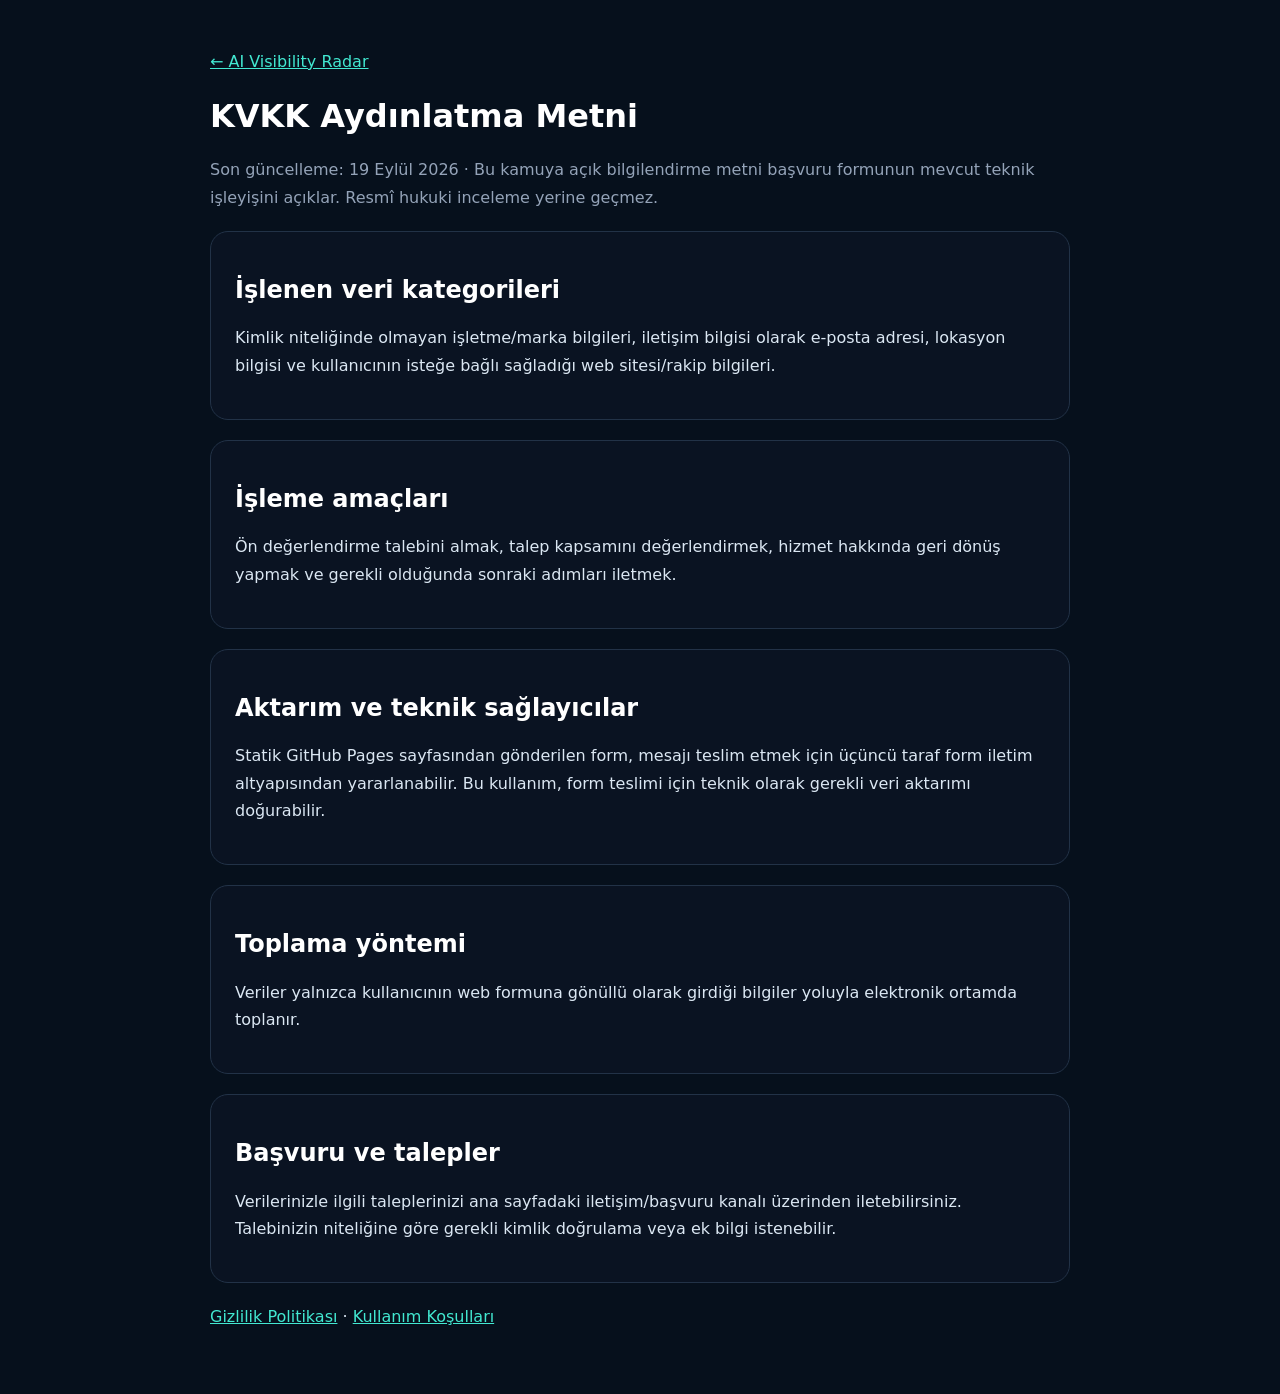
==== commit ccaf873a: "Deploy AIVR shell-based professional landing page" ====
--- a/ai-visibility-radar/kvkk.html
+++ b/ai-visibility-radar/kvkk.html
@@ -1,121 +1 @@
-<!doctype html>
-<!-- PUBLIC_PRODUCT_VERSION=1.8.6.9 PRODUCT_CAPABILITY_SYNC_DATE=2026-09-19 -->
-<html lang="tr">
-<head>
-  <meta charset="utf-8" />
-  <meta name="viewport" content="width=device-width, initial-scale=1" />
-  <meta name="description" content="AI Visibility Radar KVKK Aydınlatma Metni. Kişisel verilerin işlenme amaçları, yöntemleri ve haklarınız." />
-  <meta name="theme-color" content="#07111f" />
-  <title>KVKK Aydınlatma Metni — AI Visibility Radar</title>
-  <link rel="canonical" href="https://nedim-ucarsu.github.io/tubeforge-pages/ai-visibility-radar/kvkk.html" />
-  <link rel="stylesheet" href="./styles.css?v=20260919-final" />
-</head>
-<body>
-  <a href="#main-content" class="skip-link">İçeriğe Atla</a>
-
-  <header class="header-wrapper">
-    <div class="shell nav">
-      <a class="brand" href="./index.html" aria-label="AI Visibility Radar Ana Sayfa">
-        <span class="brand-mark" aria-hidden="true"></span>
-        <span>AI Visibility Radar</span>
-      </a>
-      <div style="display: flex; gap: 12px; align-items: center;">
-        <a class="button secondary" style="min-height: 40px; padding: 0 16px; font-size: 13.5px;" href="./index.html">← Ana Sayfaya Dön</a>
-        <a class="nav-cta" href="./index.html#free-check">Ücretsiz Değerlendirme</a>
-      </div>
-    </div>
-  </header>
-
-  <main id="main-content" class="shell" style="padding-top: 48px; padding-bottom: 84px; max-width: 860px;">
-    <div class="eyebrow">YASAL BİLGİLENDİRME</div>
-    <h1 style="font-size: clamp(32px, 4vw, 48px); margin: 8px 0 16px;">KVKK Aydınlatma Metni</h1>
-    <p class="lead-text" style="margin-bottom: 32px; color: var(--text-muted);">
-      6698 sayılı Kişisel Verilerin Korunması Kanunu (“KVKK”) kapsamında, AI Visibility Radar web sitemiz üzerinden toplanan kişisel ve kurumsal iletişim verilerinin işlenmesine ilişkin bilgilendirmedir.
-    </p>
-
-    <div style="display: grid; gap: 28px; line-height: 1.7; font-size: 15px; color: var(--text);">
-      <section style="background: rgba(15, 29, 49, 0.5); border: 1px solid var(--border); border-radius: var(--radius-md); padding: 24px;">
-        <h2 style="font-size: 20px; margin-top: 0; color: var(--accent);">1. Veri Sorumlusu Bilgilendirmesi</h2>
-        <p>
-          Bu aydınlatma metni, AI Visibility Radar hizmeti kapsamında web sitesi iletişim ve ön değerlendirme formları aracılığıyla iletilen verilerin işlenmesine ilişkin şartları kapsar.
-        </p>
-      </section>
-
-      <section style="background: rgba(15, 29, 49, 0.5); border: 1px solid var(--border); border-radius: var(--radius-md); padding: 24px;">
-        <h2 style="font-size: 20px; margin-top: 0; color: var(--accent);">2. İşlenen Kişisel Veriler ve Elde Edilme Yöntemi</h2>
-        <p>
-          Veriler, web sitemizde yer alan başvuru formunu doldurmanız suretiyle doğrudan ve elektronik ortamda toplanmaktadır:
-        </p>
-        <ul style="margin: 0; padding-left: 20px; color: var(--text-muted);">
-          <li><strong>İletişim Verisi:</strong> E-posta adresi.</li>
-          <li><strong>İşletme ve Mesleki Veriler:</strong> İşletme / marka adı, faaliyet sektörü/kategorisi, şehir, ilçe, işletme web sitesi, Google İşletme Profili bilgisi, rakip marka isimleri.</li>
-        </ul>
-      </section>
-
-      <section style="background: rgba(15, 29, 49, 0.5); border: 1px solid var(--border); border-radius: var(--radius-md); padding: 24px;">
-        <h2 style="font-size: 20px; margin-top: 0; color: var(--accent);">3. Veri İşlemenin Hukuki Sebebi ve Amaçları</h2>
-        <p>
-          Kişisel verileriniz, KVKK m. 5/2 uyarınca bir sözleşmenin kurulması veya ifasıyla doğrudan doğruya ilgili olması ve ilgili kişinin temel hak ve özgürlüklerine zarar vermemek kaydıyla meşru menfaatlerimiz kapsamında:
-        </p>
-        <ul style="margin: 0; padding-left: 20px; color: var(--text-muted);">
-          <li>Talep edilen ücretsiz ön görünürlük kontrolünün gerçekleştirilmesi,</li>
-          <li>Yapay zekâ motorlarında marka varlığı ve rakip sinyallerinin teşhis edilmesi,</li>
-          <li>Ön değerlendirme raporunun ve takip adımlarının e-posta adresinize iletilmesi,</li>
-          <li>İletişim süreçlerinin yönetilmesi ve kayıt altına alınması amaçlarıyla işlenmektedir.</li>
-        </ul>
-      </section>
-
-      <section style="background: rgba(15, 29, 49, 0.5); border: 1px solid var(--border); border-radius: var(--radius-md); padding: 24px;">
-        <h2 style="font-size: 20px; margin-top: 0; color: var(--accent);">4. Verilerin Aktarımı</h2>
-        <p>
-          Toplanan veriler, formun güvenli teknik iletimi için kullanılan altyapı sağlayıcıları (FormSubmit) haricinde hiçbir üçüncü kişi veya kuruma ticari, reklam ya da pazarlama amacıyla aktarılmaz.
-        </p>
-      </section>
-
-      <section style="background: rgba(15, 29, 49, 0.5); border: 1px solid var(--border); border-radius: var(--radius-md); padding: 24px;">
-        <h2 style="font-size: 20px; margin-top: 0; color: var(--accent);">5. İlgili Kişi Olarak Haklarınız</h2>
-        <p>
-          KVKK’nın 11. maddesi uyarınca; verilerinizin işlenip işlenmediğini öğrenme, işlenmişse bilgi talep etme, amacına uygun kullanılıp kullanılmadığını öğrenme, eksik veya yanlış işlenmişse düzeltilmesini isteme ve silinmesini talep etme haklarına sahipsiniz.
-        </p>
-        <p style="margin-bottom: 0; color: var(--text-muted);">
-          Taleplerinizi tarafımıza iletmek için değerlendirme sonrası sizinle iletişim kurulan e-posta kanalı üzerinden başvurabilirsiniz.
-        </p>
-      </section>
-    </div>
-  </main>
-
-  <footer class="footer shell">
-    <div class="footer-grid" style="display: grid; grid-template-columns: repeat(auto-fit, minmax(200px, 1fr)); gap: 32px; margin-bottom: 32px;">
-      <div>
-        <div class="brand" style="margin-bottom: 8px;">
-          <span class="brand-mark" aria-hidden="true"></span>
-          <span>AI Visibility Radar</span>
-        </div>
-        <p style="font-size: 13.5px; color: var(--text-muted);">Yapay zekâ sistemlerinde marka görünürlüğü ve tavsiye analizi.</p>
-        <p class="fine" style="margin-top: 8px;">Sürüm: AIVR v1.8.6.9</p>
-      </div>
-      <div>
-        <strong style="color: var(--text); font-size: 14px; display: block; margin-bottom: 10px;">Sayfalar</strong>
-        <div style="display: grid; gap: 6px; font-size: 13px;">
-          <a href="./index.html#what">Ürün</a>
-          <a href="./index.html#how">Nasıl Çalışır</a>
-          <a href="./sample-report.html">Örnek Rapor</a>
-          <a href="./index.html#pricing">Fiyatlandırma</a>
-          <a href="./index.html#faq">SSS</a>
-        </div>
-      </div>
-      <div>
-        <strong style="color: var(--text); font-size: 14px; display: block; margin-bottom: 10px;">Yasal</strong>
-        <div style="display: grid; gap: 6px; font-size: 13px;">
-          <a href="./privacy.html">Gizlilik Politikası</a>
-          <a href="./kvkk.html" style="color: var(--accent);">KVKK Aydınlatma Metni</a>
-          <a href="./terms.html">Kullanım Koşulları</a>
-        </div>
-      </div>
-    </div>
-    <p class="fine" style="border-top: 1px solid var(--border-subtle); padding-top: 20px;">
-      AI Visibility Radar · Ölç. Teşhis Et. Düzelt. Tekrar Ölç.
-    </p>
-  </footer>
-</body>
-</html>
+<!doctype html><html lang="tr"><head><meta charset="utf-8"><meta name="viewport" content="width=device-width,initial-scale=1"><title>KVKK Aydınlatma Metni — AI Visibility Radar</title><meta name="theme-color" content="#06101C"><style>body{margin:0;background:#06101c;color:#dbe7f3;font:16px/1.7 system-ui,-apple-system,Segoe UI,sans-serif}main{max-width:860px;margin:auto;padding:48px 22px}a{color:#42e8d1}h1,h2{color:white;line-height:1.2}.card{background:#0a1322;border:1px solid #223247;border-radius:18px;padding:24px;margin:20px 0}.muted{color:#94a3b8}</style></head><body><main><a href="./">← AI Visibility Radar</a><h1>KVKK Aydınlatma Metni</h1><p class="muted">Son güncelleme: 19 Eylül 2026 · Bu kamuya açık bilgilendirme metni başvuru formunun mevcut teknik işleyişini açıklar. Resmî hukuki inceleme yerine geçmez.</p><div class="card"><h2>İşlenen veri kategorileri</h2><p>Kimlik niteliğinde olmayan işletme/marka bilgileri, iletişim bilgisi olarak e-posta adresi, lokasyon bilgisi ve kullanıcının isteğe bağlı sağladığı web sitesi/rakip bilgileri.</p></div><div class="card"><h2>İşleme amaçları</h2><p>Ön değerlendirme talebini almak, talep kapsamını değerlendirmek, hizmet hakkında geri dönüş yapmak ve gerekli olduğunda sonraki adımları iletmek.</p></div><div class="card"><h2>Aktarım ve teknik sağlayıcılar</h2><p>Statik GitHub Pages sayfasından gönderilen form, mesajı teslim etmek için üçüncü taraf form iletim altyapısından yararlanabilir. Bu kullanım, form teslimi için teknik olarak gerekli veri aktarımı doğurabilir.</p></div><div class="card"><h2>Toplama yöntemi</h2><p>Veriler yalnızca kullanıcının web formuna gönüllü olarak girdiği bilgiler yoluyla elektronik ortamda toplanır.</p></div><div class="card"><h2>Başvuru ve talepler</h2><p>Verilerinizle ilgili taleplerinizi ana sayfadaki iletişim/başvuru kanalı üzerinden iletebilirsiniz. Talebinizin niteliğine göre gerekli kimlik doğrulama veya ek bilgi istenebilir.</p></div><p><a href="./privacy.html">Gizlilik Politikası</a> · <a href="./terms.html">Kullanım Koşulları</a></p></main></body></html>
